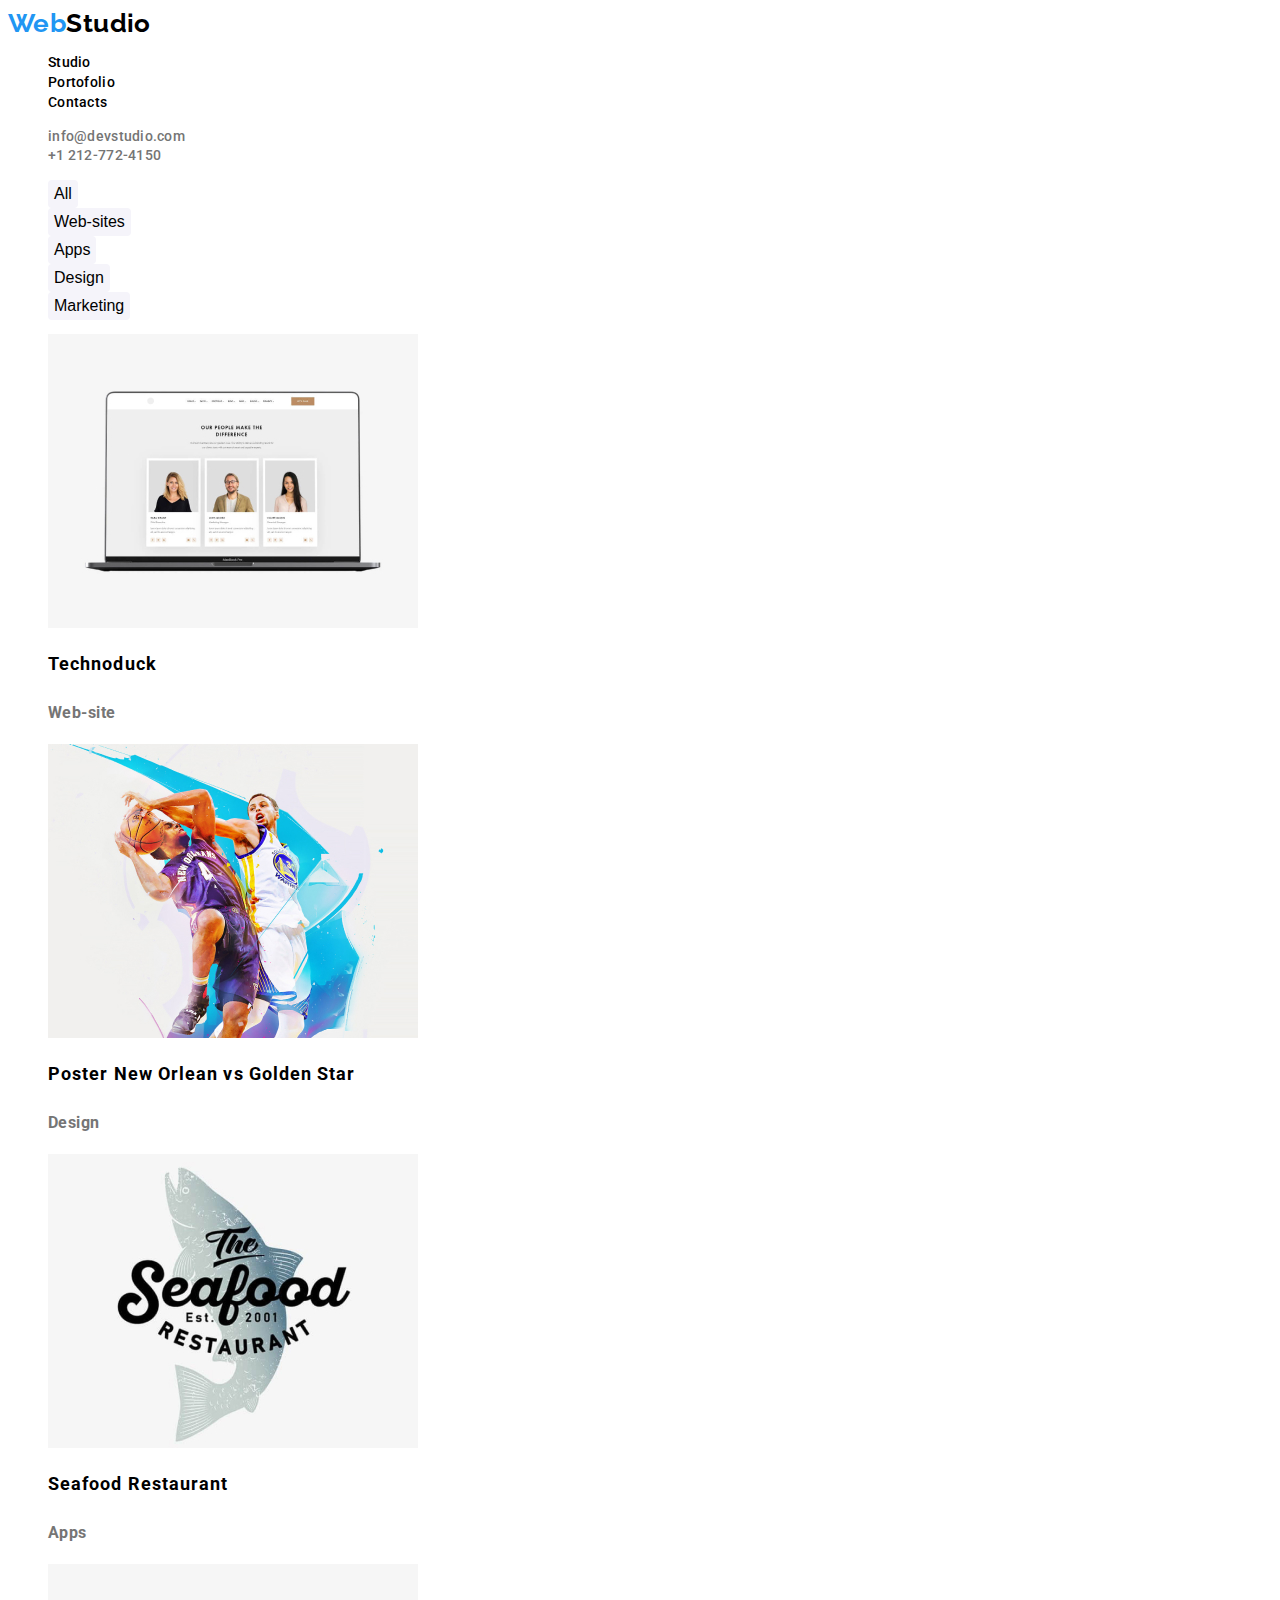
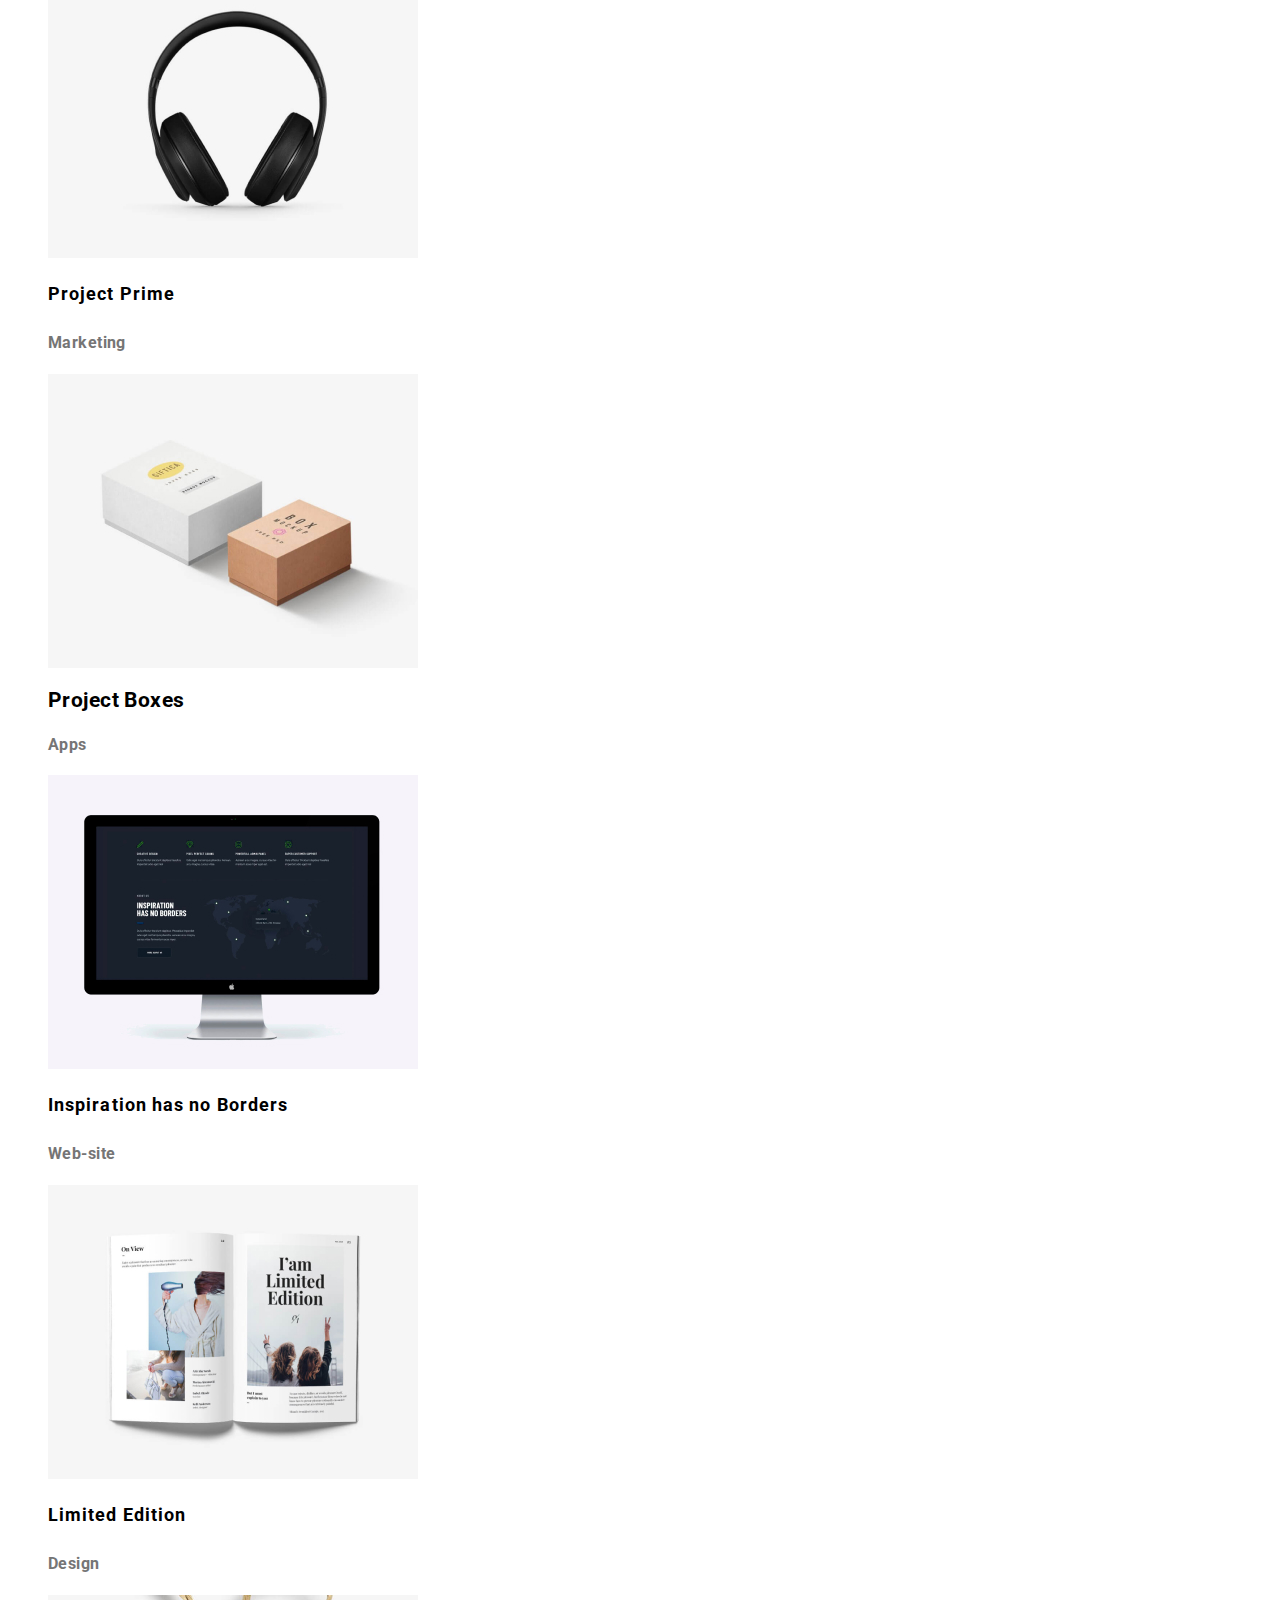
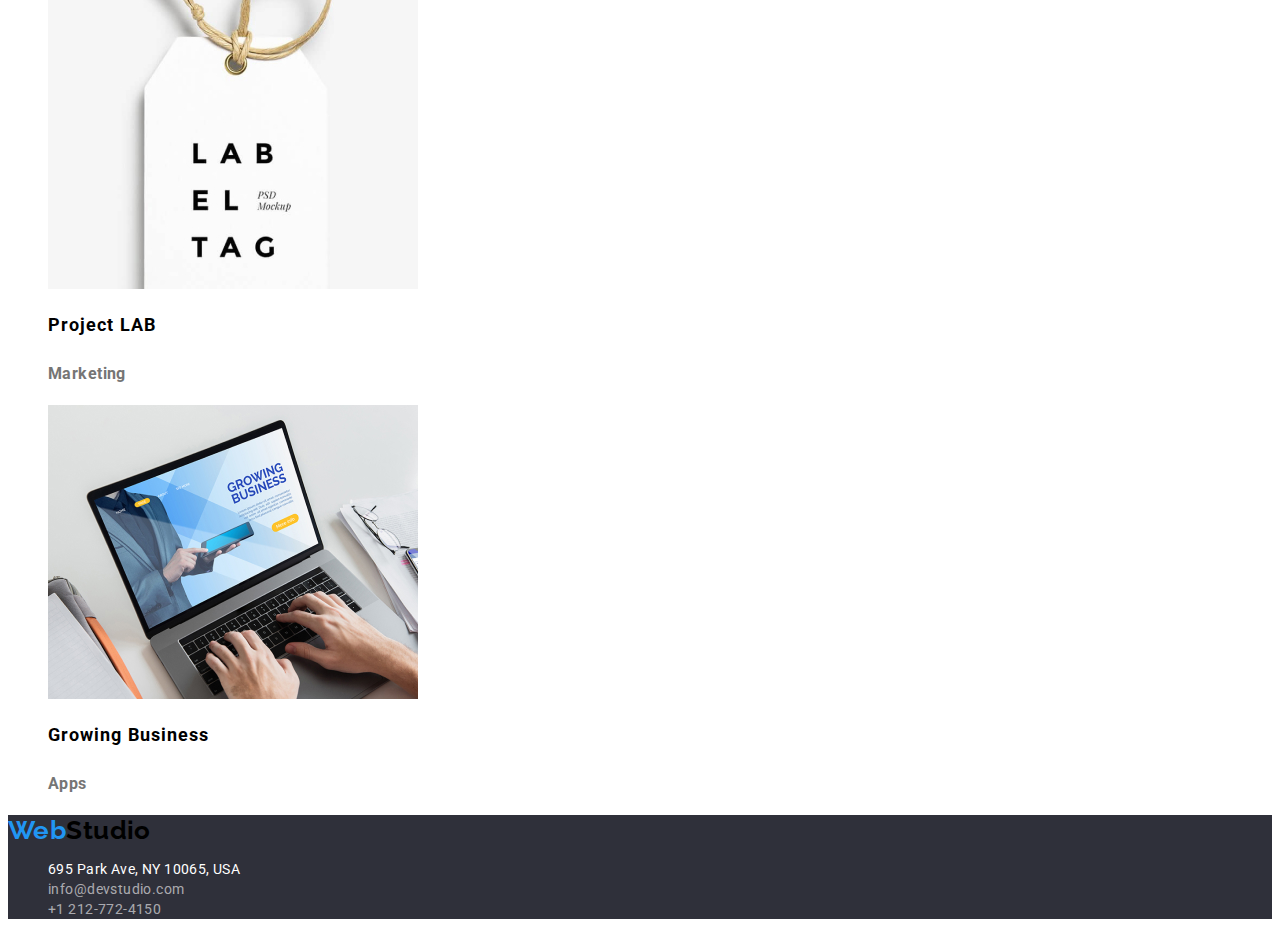
==== portfolio.html @ dcdc927c "First commit" ====
<!DOCTYPE html>
<html lang="en">
  <head>
    <meta charset="UTF-8" />
    <meta http-equiv="X-UA-Compatible" content="IE=edge" />
    <meta name="viewport" content="width=device-width, initial-scale=1.0" />
    <link rel="preconnect" href="https://fonts.googleapis.com">
    <link rel="preconnect" href="https://fonts.gstatic.com" crossorigin>
    <link href="https://fonts.googleapis.com/css2?family=Raleway:wght@700&family=Roboto:wght@400;500;700;900&display=swap" rel="stylesheet">
    <title>Portofolio</title>
    <link rel="stylesheet" href="css/style.css" />
  </head>
  <body>
    <header>
      <a class="logo" href="webstudio.com"><span class="logo-color">Web</span>Studio</a>
      <nav>
        <ul class="navigate-section">
          <li><a class="navigate-item" href="index.html">Studio</a></li>
          <li><a class="navigate-item" href="portfolio.html">Portofolio</a></li>
          <li><a class="navigate-item" href="#">Contacts</a></li>
        </ul>
      </nav>
      <ul  class= "contact-section">
        <li>
          <a class="contact-item" href="mailto:info@devstudio.com">info@devstudio.com</a>
        </li>
        <li>
          <a class="contact-item" href="tel:+12127724150">+1 212-772-4150</a>
        </li>
      </ul>
    </header>
    <main>
      <section>
        <ul class="button-section">
          <li><button class="button-item" type="button">All</button></li>
          <li><button class="button-item" type="button">Web-sites</button></li>
          <li><button class="button-item" type="button">Apps</button></li>
          <li><button class="button-item" type="button">Design</button></li>
          <li><button class="button-item" type="button">Marketing</button></li>
        </ul>
        <ul class="portofolio-list">
          <li>
            <img width="370" src="images/portofolio-img1.jpg" alt="Web-site1"/>
            <h2 class="project-title">Technoduck</h2>
            <h3 class="project-type">Web-site</h3>
          </li>
          <li>
            <img width="370" src="images/portofolio-img2.jpg" alt="Design1" />
            <h2 class="project-title">Poster New Orlean vs Golden Star</h2>
            <h3 class="project-type">Design</h3>
          </li>
          <li>
            <img width="370" src="images/portofolio-img3.jpg" alt="Apps1" />
            <h2 class="project-title">Seafood Restaurant</h2>
            <h3 class="project-type">Apps</h3>
          </li>
          <li>
            <img width="370" src="images/portofolio-img4.jpg" alt="Marketing1" />
            <h2 class="project-title">Project Prime</h2>
            <h3 class="project-type">Marketing</h3>
          </li>
          <li>
            <img width="370" src="images/portofolio-img5.jpg" alt="Apps2" />
            <h2>Project Boxes</h2>
            <h3 class="project-type">Apps</h3>
          </li>
          <li>
            <img width="370" src="images/portofolio-img6.jpg" alt="Web-site2" />
            <h2 class="project-title">Inspiration has no Borders</h2>
            <h3 class="project-type">Web-site</h3>
          </li>
          <li>
            <img width="370" src="images/portofolio-img7.jpg" alt="Design2" />
            <h2 class="project-title">Limited Edition</h2>
            <h3 class="project-type">Design</h3>
          </li>
          <li>
            <img width="370" src="images/portofolio-img8.jpg" alt="Marketing2" />
            <h2 class="project-title">Project LAB</h2>
            <h3 class="project-type">Marketing</h3>
          </li>
          <li>
            <img width="370" src="images/portofolio-img9.jpg" alt="Apps3" />
            <h2 class="project-title">Growing Business</h2>
            <h3 class="project-type">Apps</h3>
          </li>
        </ul>
      </section>
    </main>
    <footer class="footer-section">
      <a class="logo" href="webstudio.com"><span class="logo-color">Web</span>Studio</a>
      <address class="address-section">
        <ul class="contact-section">
          <li>695 Park Ave, NY 10065, USA</li>
          <li>
           <a class="contact-item-footer" href="mailto:info@devstudio.com">info@devstudio.com</a>
        </li>
        <li>
          <a class="contact-item-footer" href="tel:+12127724150">+1 212-772-4150</a>
        </li>
        </ul>
      </address>
    </footer>
  </body>
</html>
---- css/style.css ----
:root {
  --white: #ffffff;
  --black: #000000;
  --blue: #2196f3;
  --medium-grey: #757575;
  --dark-grey: #2F303A;
  --font-family: "Roboto", sans-serif;
  --font-weight: 400;
  --font-size: 14px;
  --letter-spacing: 0.03em;
}

body {
  font-family: var(--font-family);
  font-weight: var(--font-weight);
  font-size: var(--font-size);
  letter-spacing: var(--letter-spacing);
  background: var(--white);
  color: var(--black);
  font-style: normal;
}



.logo {
  font-family: 'Raleway';
  color: var(--black);
  font-weight: 700;
  font-size: 26px;
  line-height: 1.19;
  text-decoration: none;
}

.logo-color {
  color: var(--blue);
}

.button-item {
  font-weight: 500;
  font-size: 16px;
  line-height: 1.625;
  background-color: #f5f4fa;
  border-radius: 4px;
  text-decoration: none;
  text-align: center;
  border: none;
}

.button-item:hover,
.button-item:focus {
  background: var(--blue);
  color: var(--white);
  cursor: pointer;
  box-shadow: 
    0px 3px 1px rgba(0, 0, 0, 0.1),
    0px 1px 2px rgba(0, 0, 0, 0.08), 
    0px 2px 2px rgba(0, 0, 0, 0.12);
}

.contact-item {
  font-weight: 500;
  line-height: 1.42;
  letter-spacing: 0.02em;
  color: var(--medium-grey);
  text-decoration: none;
}

.contact-item-footer {
  line-height: 1.14;
  text-decoration: none;
  color: rgba(255, 255, 255, 0.6);
}

.contact-item-footer:hover,
.navigate-item:hover,
.navigate-item:focus,
.contact-item:hover,
.contact-item:focus {
  color: var(--blue);
}

.navigate-item,
.navigate-item:active {
  font-weight: 500;
  line-height: 1.42;
  letter-spacing: 0.02em;
  text-decoration: none;
  color: var(--black);
}

.portofolio-list,
.our-team-image,
.what-we-do-list,
.our-service-list,
.button-section,
.contact-section,
.navigate-section {
  list-style: none;
}

.address-section {
  line-height: 1.42;
  color: var(--white);
  font-style: normal;   
}

.footer-section,
.first-section {
  background: var(--dark-grey);
}

.main-title {
  font-weight: 900;
  font-size: 44px;
  line-height: 1.36;
  letter-spacing: 0.06em;
  color: var(--white);
  text-align: center;
  padding: 25%;
}

 .our-service {
  font-weight: 700;
  line-height: 1.42;
 }

.about-us {
  line-height: 1.71;
  color: var(--medium-grey);
}

.what-we-do-section,
.our-team-section {
  font-weight: 700;
  font-size: 36px;
  line-height: 1.16;
  text-align: center;
}

.last-section {
  background: #F5F4FA;
}

.our-team-member {
  font-weight: 500;
  font-size: 16px;
  line-height: 1.18;
  text-align: center;
}

.our-team-specialist {
  font-size: 16px;
  line-height: 1.18;
  font-weight: inherit;
  text-align: center;
  color: var(--medium-grey);
}

.project-title {
  font-weight: 700;
  font-size: 18px;
  line-height: 2;
  letter-spacing: 0.06em;
}

.project-type{
  font-size: 16px;
  line-height: 1.87;
  color: var(--medium-grey);
}
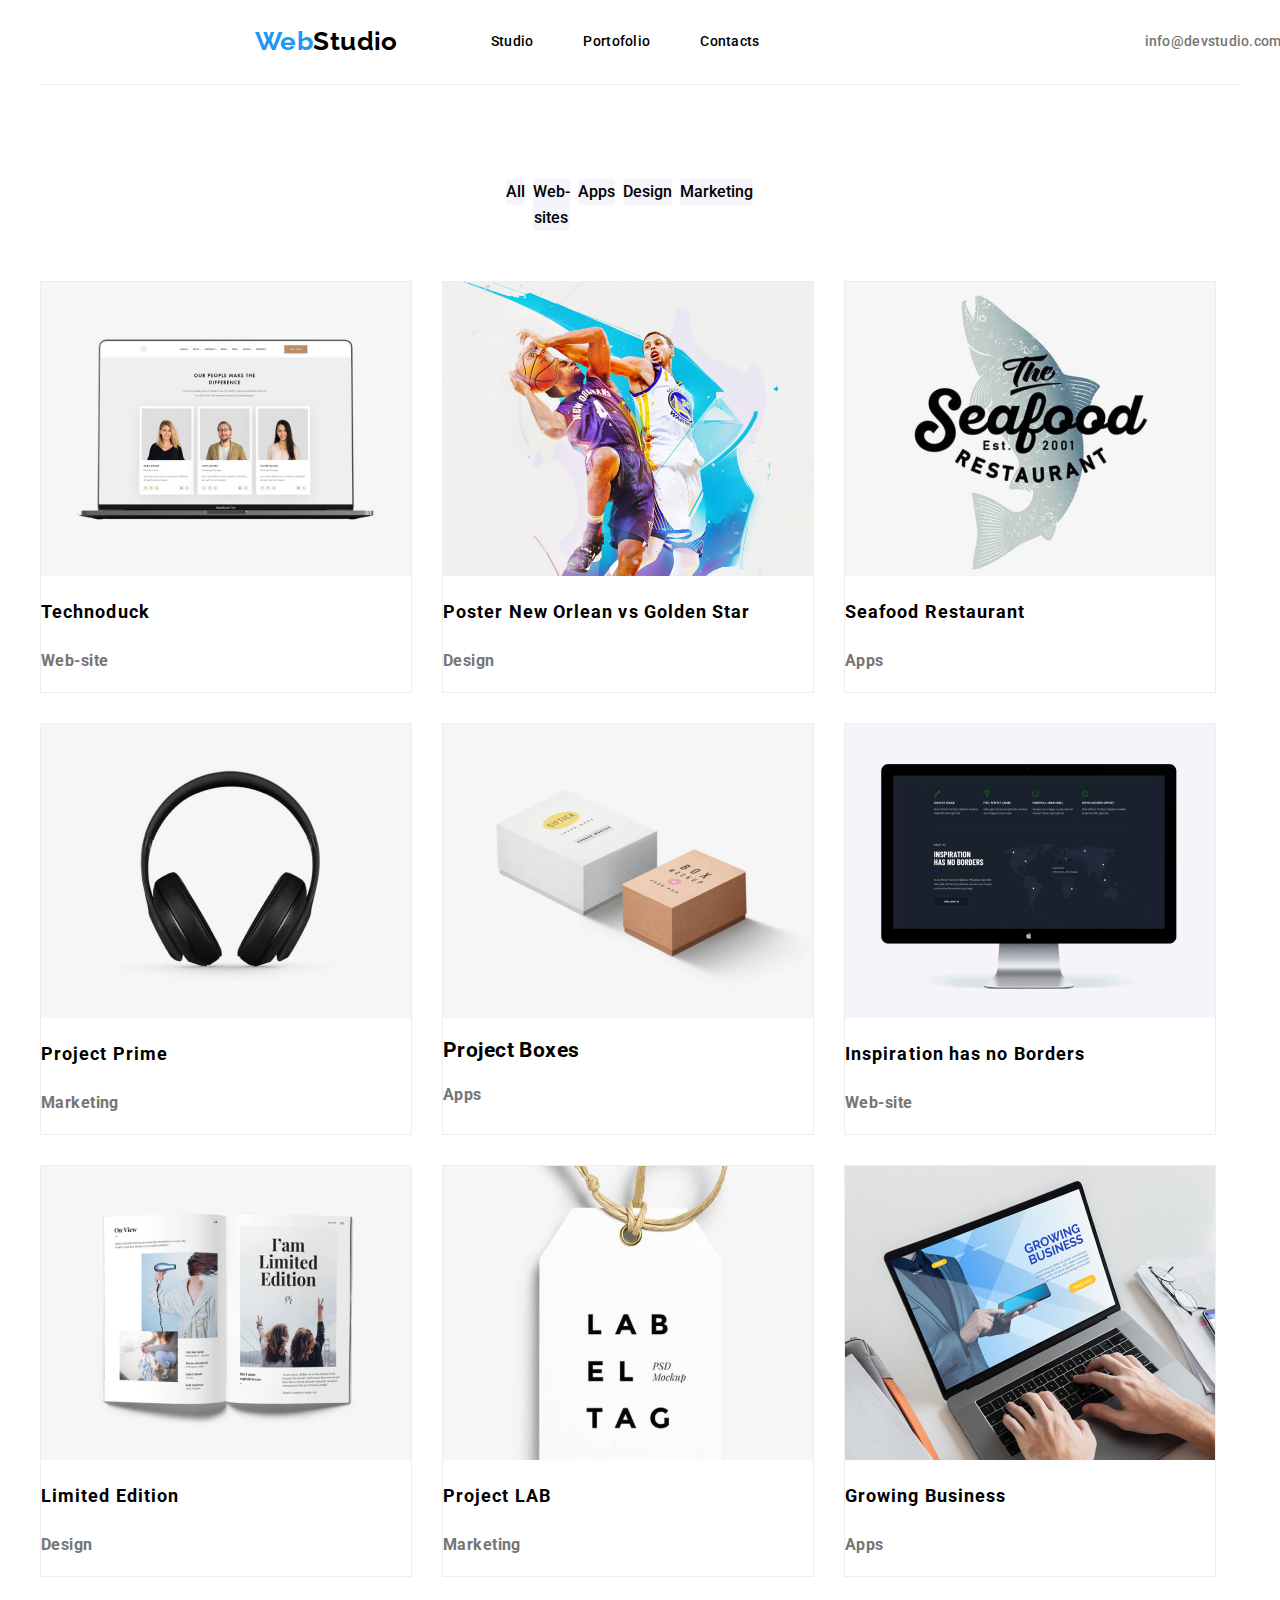
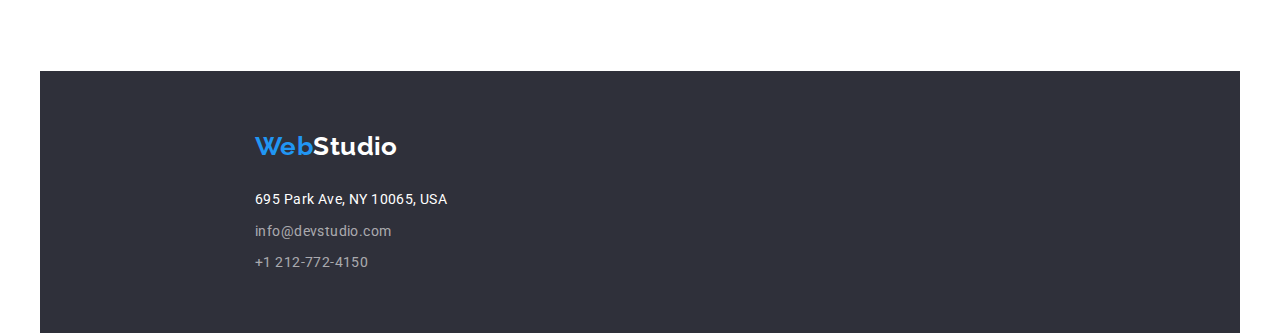
==== commit 5d75ee27: "First-commit" ====
--- a/portfolio.html
+++ b/portfolio.html
@@ -7,20 +7,22 @@
     <link rel="preconnect" href="https://fonts.googleapis.com">
     <link rel="preconnect" href="https://fonts.gstatic.com" crossorigin>
     <link href="https://fonts.googleapis.com/css2?family=Raleway:wght@700&family=Roboto:wght@400;500;700;900&display=swap" rel="stylesheet">
+    <link rel="stylesheet" href="https://cdnjs.cloudflare.com/ajax/libs/modern-normalize/1.0.0/modern-normalize.min.css"/>
+    <link rel="stylesheet" href="css/style.css" />
     <title>Portofolio</title>
-    <link rel="stylesheet" href="css/style.css" />
   </head>
-  <body>
-    <header>
+  <div class="container">
+    <body>
+     <header class="header-section">
       <a class="logo" href="webstudio.com"><span class="logo-color">Web</span>Studio</a>
       <nav>
         <ul class="navigate-section">
           <li><a class="navigate-item" href="index.html">Studio</a></li>
           <li><a class="navigate-item" href="portfolio.html">Portofolio</a></li>
-          <li><a class="navigate-item" href="#">Contacts</a></li>
+          <li><a class="navigate-item" href="#contact-section">Contacts</a></li>
         </ul>
       </nav>
-      <ul  class= "contact-section">
+      <ul class="contact-section">
         <li>
           <a class="contact-item" href="mailto:info@devstudio.com">info@devstudio.com</a>
         </li>
@@ -32,74 +34,77 @@
     <main>
       <section>
         <ul class="button-section">
-          <li><button class="button-item" type="button">All</button></li>
-          <li><button class="button-item" type="button">Web-sites</button></li>
-          <li><button class="button-item" type="button">Apps</button></li>
-          <li><button class="button-item" type="button">Design</button></li>
-          <li><button class="button-item" type="button">Marketing</button></li>
+          <li><button class="button-item-portofolio" type="button">All</button></li>
+          <li><button class="button-item-portofolio" type="button">Web-sites</button></li>
+          <li><button class="button-item-portofolio" type="button">Apps</button></li>
+          <li><button class="button-item-portofolio" type="button">Design</button></li>
+          <li><button class="button-item-portofolio" type="button">Marketing</button></li>
         </ul>
+        <section/>
+        <section class="portofolio-section">
         <ul class="portofolio-list">
           <li>
-            <img width="370" src="images/portofolio-img1.jpg" alt="Web-site1"/>
+            <img class="portofolio-list-image" width="370" src="images/portofolio-img1.jpg" alt="Web-site1"/>
             <h2 class="project-title">Technoduck</h2>
             <h3 class="project-type">Web-site</h3>
           </li>
           <li>
-            <img width="370" src="images/portofolio-img2.jpg" alt="Design1" />
+            <img class="portofolio-list-image" width="370" src="images/portofolio-img2.jpg" alt="Design1" />
             <h2 class="project-title">Poster New Orlean vs Golden Star</h2>
             <h3 class="project-type">Design</h3>
           </li>
           <li>
-            <img width="370" src="images/portofolio-img3.jpg" alt="Apps1" />
+            <img class="portofolio-list-image" width="370" src="images/portofolio-img3.jpg" alt="Apps1" />
             <h2 class="project-title">Seafood Restaurant</h2>
             <h3 class="project-type">Apps</h3>
           </li>
           <li>
-            <img width="370" src="images/portofolio-img4.jpg" alt="Marketing1" />
+            <img class="portofolio-list-image" width="370" src="images/portofolio-img4.jpg" alt="Marketing1" />
             <h2 class="project-title">Project Prime</h2>
             <h3 class="project-type">Marketing</h3>
           </li>
           <li>
-            <img width="370" src="images/portofolio-img5.jpg" alt="Apps2" />
+            <img class="portofolio-list-image" width="370" src="images/portofolio-img5.jpg" alt="Apps2" />
             <h2>Project Boxes</h2>
             <h3 class="project-type">Apps</h3>
           </li>
           <li>
-            <img width="370" src="images/portofolio-img6.jpg" alt="Web-site2" />
+            <img class="portofolio-list-image" width="370" src="images/portofolio-img6.jpg" alt="Web-site2" />
             <h2 class="project-title">Inspiration has no Borders</h2>
             <h3 class="project-type">Web-site</h3>
           </li>
           <li>
-            <img width="370" src="images/portofolio-img7.jpg" alt="Design2" />
+            <img class="portofolio-list-image" width="370" src="images/portofolio-img7.jpg" alt="Design2" />
             <h2 class="project-title">Limited Edition</h2>
             <h3 class="project-type">Design</h3>
           </li>
           <li>
-            <img width="370" src="images/portofolio-img8.jpg" alt="Marketing2" />
+            <img class="portofolio-list-image" width="370" src="images/portofolio-img8.jpg" alt="Marketing2" />
             <h2 class="project-title">Project LAB</h2>
             <h3 class="project-type">Marketing</h3>
           </li>
           <li>
-            <img width="370" src="images/portofolio-img9.jpg" alt="Apps3" />
+            <img class="portofolio-list-image" width="370" src="images/portofolio-img9.jpg" alt="Apps3" />
             <h2 class="project-title">Growing Business</h2>
             <h3 class="project-type">Apps</h3>
           </li>
         </ul>
       </section>
     </main>
-    <footer class="footer-section">
-      <a class="logo" href="webstudio.com"><span class="logo-color">Web</span>Studio</a>
+     <footer class="footer-section">
+      <a class="footer-logo" href="webstudio.com"><span class="logo-color">Web</span>Studio</a>
       <address class="address-section">
-        <ul class="contact-section">
+        <ul class="contact-section-footer">
           <li>695 Park Ave, NY 10065, USA</li>
           <li>
            <a class="contact-item-footer" href="mailto:info@devstudio.com">info@devstudio.com</a>
-        </li>
-        <li>
+          </li>
+          <li>
           <a class="contact-item-footer" href="tel:+12127724150">+1 212-772-4150</a>
-        </li>
+          </li>
         </ul>
       </address>
     </footer>
-  </body>
+    </body>
+  </div>
 </html>
--- a/css/style.css
+++ b/css/style.css
@@ -10,6 +10,7 @@
   --letter-spacing: 0.03em;
 }
 
+
 body {
   font-family: var(--font-family);
   font-weight: var(--font-weight);
@@ -20,21 +21,29 @@
   font-style: normal;
 }
 
-
-
 .logo {
   font-family: 'Raleway';
-  color: var(--black);
   font-weight: 700;
   font-size: 26px;
   line-height: 1.19;
   text-decoration: none;
-}
-
+   color:var(--black)
+}
+
+.footer-logo{
+  font-family: 'Raleway';
+  font-weight: 700;
+  font-size: 26px;
+  line-height: 1.19;
+  text-decoration: none;
+  color:var(--white)
+}
+ 
 .logo-color {
   color: var(--blue);
 }
 
+.button-item-portofolio,
 .button-item {
   font-weight: 500;
   font-size: 16px;
@@ -46,6 +55,8 @@
   border: none;
 }
 
+.button-item-portofolio:hover,
+.button-item-portofolio:focus,
 .button-item:hover,
 .button-item:focus {
   background: var(--blue);
@@ -88,6 +99,7 @@
   color: var(--black);
 }
 
+.contact-section-footer,
 .portofolio-list,
 .our-team-image,
 .what-we-do-list,
@@ -116,7 +128,6 @@
   letter-spacing: 0.06em;
   color: var(--white);
   text-align: center;
-  padding: 25%;
 }
 
  .our-service {
@@ -151,7 +162,7 @@
 .our-team-specialist {
   font-size: 16px;
   line-height: 1.18;
-  font-weight: inherit;
+  font-weight:var(--font-weight);
   text-align: center;
   color: var(--medium-grey);
 }
@@ -167,4 +178,190 @@
   font-size: 16px;
   line-height: 1.87;
   color: var(--medium-grey);
-}+}
+
+*,
+*::before,
+*::after {
+  box-sizing: border-box;
+}
+
+.container {
+  width: 1200px;
+  margin: 0 auto;
+  display: flex;
+  flex-direction: column;
+}
+
+.header-section {
+  display: flex;
+  margin: 0 ;
+  align-items: center;
+  border-bottom: 1px solid #ECECEC;
+}
+
+.logo {
+  height: 31px;
+  margin: 24px 0 24px 215px;
+}
+
+.navigate-section {
+  display: flex;
+  flex-direction: row;
+  padding: 0;
+  margin: 32px 0 32px 93px;
+  gap: 50px;
+}
+
+.contact-section {
+  height: 16px;
+  display: flex;
+  margin: 32px 215px 32px 385px;
+  flex-direction: row;
+  align-items: center;
+  padding: 0;
+  gap: 30px;
+}
+
+.first-section {
+  display: flex;
+  flex-direction: column;
+  margin: 0 auto;
+  align-items: center;
+}
+
+.button-item {
+  margin: 30px auto 200px auto;
+}
+
+.main-title {
+  padding-top: 200px ;
+  margin:0;
+}
+
+.second-section{
+   display: flex;
+   margin: 0;
+}
+
+.our-service-list {
+  margin: 94px 215px;
+  padding:0;
+  display: flex;
+  flex-direction: row; 
+  gap: 30px;
+}
+
+.our-service-list p {
+  margin: 10px 0 0 0;
+}
+
+.third-section {
+  display: flex;
+  flex-direction: column;
+  gap: 50px;
+}
+
+.third-section h2 {
+  margin: 0;
+}
+
+.what-we-do-list {
+  display: flex;
+  flex-direction: row;
+  padding: 0;
+  margin: 0 0 94px 0;
+  justify-content: center;
+}
+
+.last-section {
+  display:flex;
+  flex-direction: column;
+}
+
+.last-section h2{
+  margin: 94px 0;
+}
+
+.our-team-list {
+  display: flex;
+  flex-direction: row;
+  gap: 30px;
+  margin: 50px 215px 94px 215px;
+}
+
+.our-team-photo {
+  display: block;
+}
+
+.our-team-list h3 {
+  padding: 30px 62px 10px 63px ;
+  margin: 0;
+  background-color: #ffffff;
+}
+
+.our-team-list h4 {
+  padding:0 0 30px 0;
+  margin: 0;
+  background-color: #ffffff;
+}
+
+.footer-section {
+  display: flex;
+  flex-direction: column;
+  align-content: flex-start;
+  margin: 0;
+}
+
+.footer-logo {
+  margin: 60px auto auto 215px;
+}
+
+.contact-section-footer {
+  display: flex;
+  flex-direction: column;
+  margin: 28px auto 60px 215px;
+  padding:0;
+  gap: 12px;
+}
+
+.button-section{
+  display: flex;
+  flex-direction: row;
+  justify-content: center;
+  align-content: center;
+  gap: 8px;
+  margin: 94px 564px 0 542px;
+  padding:0;
+}
+
+.button-item-portofolio {
+  padding: 0;
+}
+
+.portofolio-list {
+  display: flex;
+  flex-direction: row;
+  flex-wrap: wrap;
+  gap: 30px 30px;
+  margin: 0;
+  padding: 0;
+}
+
+.portofolio-section {
+  margin: 50px auto 94px auto;
+}
+
+ .portofolio-list li {
+  border: 1px solid #EEEEEE;
+}
+
+.portofolio-list-image h2 {
+  padding: 30px 62px 10px 63px ;
+  margin: 0
+} 
+
+.portofolio-list-image h3 {
+  padding:0 0 30px 0;
+  margin: 0;
+}
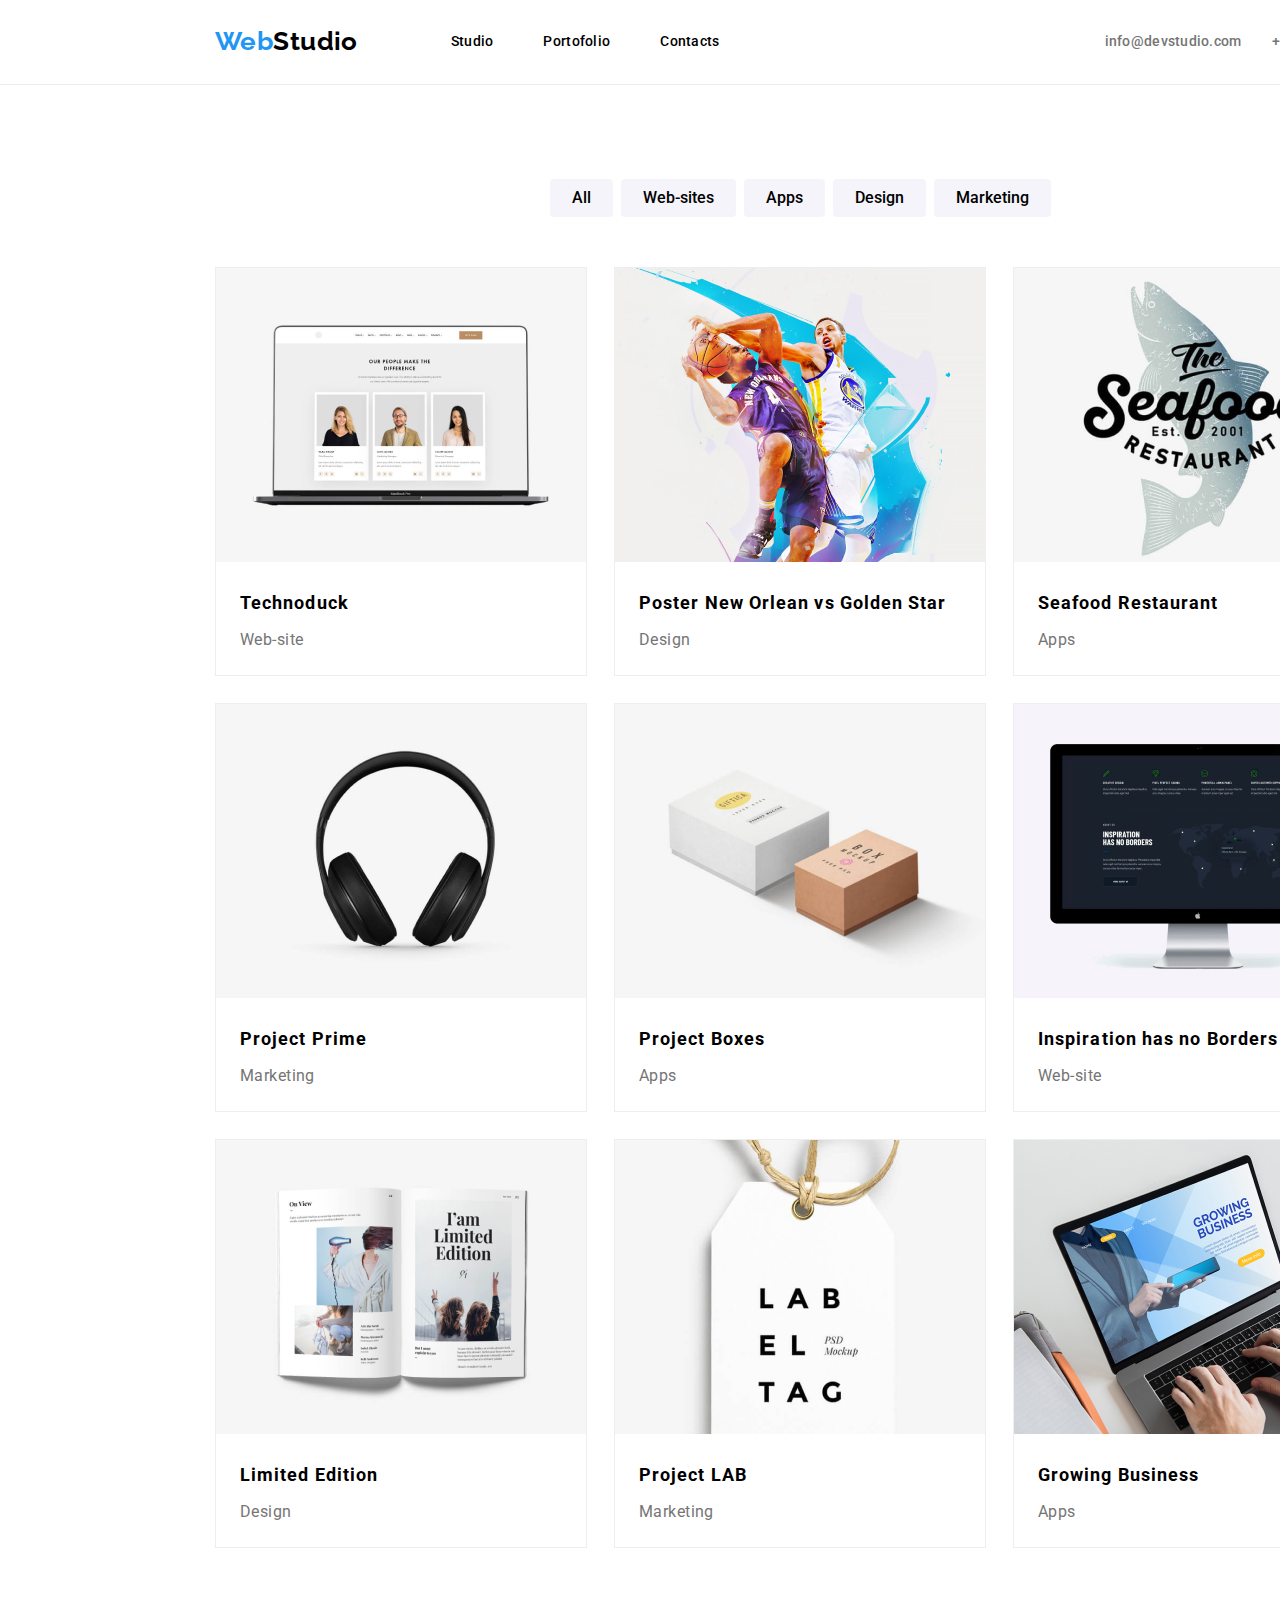
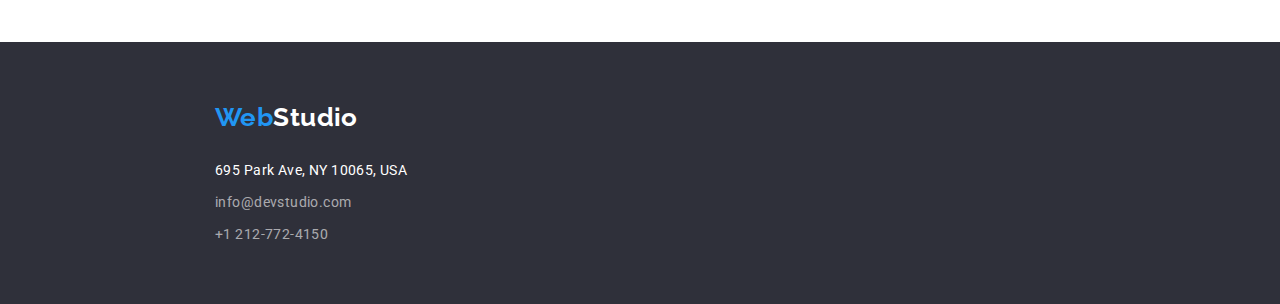
==== commit 0cd8bc0d: "Third commit" ====
--- a/portfolio.html
+++ b/portfolio.html
@@ -11,9 +11,8 @@
     <link rel="stylesheet" href="css/style.css" />
     <title>Portofolio</title>
   </head>
-  <div class="container">
-    <body>
-     <header class="header-section">
+  <body>
+    <header class="header-section">
       <a class="logo" href="webstudio.com"><span class="logo-color">Web</span>Studio</a>
       <nav>
         <ul class="navigate-section">
@@ -32,7 +31,8 @@
       </ul>
     </header>
     <main>
-      <section>
+    <div class="container">
+      <section >
         <ul class="button-section">
           <li><button class="button-item-portofolio" type="button">All</button></li>
           <li><button class="button-item-portofolio" type="button">Web-sites</button></li>
@@ -40,8 +40,8 @@
           <li><button class="button-item-portofolio" type="button">Design</button></li>
           <li><button class="button-item-portofolio" type="button">Marketing</button></li>
         </ul>
-        <section/>
-        <section class="portofolio-section">
+      </section>
+      <section class="portofolio-section">
         <ul class="portofolio-list">
           <li>
             <img class="portofolio-list-image" width="370" src="images/portofolio-img1.jpg" alt="Web-site1"/>
@@ -65,7 +65,7 @@
           </li>
           <li>
             <img class="portofolio-list-image" width="370" src="images/portofolio-img5.jpg" alt="Apps2" />
-            <h2>Project Boxes</h2>
+            <h2 class="project-title">Project Boxes</h2>
             <h3 class="project-type">Apps</h3>
           </li>
           <li>
@@ -90,6 +90,7 @@
           </li>
         </ul>
       </section>
+    </div>
     </main>
      <footer class="footer-section">
       <a class="footer-logo" href="webstudio.com"><span class="logo-color">Web</span>Studio</a>
@@ -105,6 +106,5 @@
         </ul>
       </address>
     </footer>
-    </body>
-  </div>
+  </body>
 </html>
--- a/css/style.css
+++ b/css/style.css
@@ -187,13 +187,14 @@
 }
 
 .container {
-  width: 1200px;
-  margin: 0 auto;
+  width: 1600px;
+  margin: 0 ;
   display: flex;
   flex-direction: column;
 }
 
 .header-section {
+  width: 1600px;
   display: flex;
   margin: 0 ;
   align-items: center;
@@ -224,9 +225,10 @@
 }
 
 .first-section {
-  display: flex;
-  flex-direction: column;
-  margin: 0 auto;
+  width: 1600px;
+  display: flex;
+  flex-direction: column;
+  margin: 0 ;
   align-items: center;
 }
 
@@ -240,8 +242,10 @@
 }
 
 .second-section{
+  width: 1600px;
    display: flex;
-   margin: 0;
+   margin: 0 auto 0 auto;
+   box-sizing: border-box;
 }
 
 .our-service-list {
@@ -257,9 +261,9 @@
 }
 
 .third-section {
-  display: flex;
-  flex-direction: column;
-  gap: 50px;
+  width: 1600px;
+  display: flex;
+  flex-direction: column;
 }
 
 .third-section h2 {
@@ -272,11 +276,14 @@
   padding: 0;
   margin: 0 0 94px 0;
   justify-content: center;
+  gap: 30px;
 }
 
 .last-section {
+  width: 1600px;
   display:flex;
   flex-direction: column;
+  box-sizing: border-box;
 }
 
 .last-section h2{
@@ -307,6 +314,7 @@
 }
 
 .footer-section {
+  width: 1600px;
   display: flex;
   flex-direction: column;
   align-content: flex-start;
@@ -331,37 +339,47 @@
   justify-content: center;
   align-content: center;
   gap: 8px;
-  margin: 94px 564px 0 542px;
+  margin: 94px auto 0 auto;
   padding:0;
 }
 
+.button-section{
+  width: 1600px;
+}
+
 .button-item-portofolio {
+  padding: 6px 22px;
+}
+
+.portofolio-list {
+  display: flex;
+  flex-direction: row;
+  flex-wrap: wrap;
+  gap: 27px 27px;
+  margin: 50px 215px 94px 215px;
   padding: 0;
 }
 
-.portofolio-list {
-  display: flex;
-  flex-direction: row;
-  flex-wrap: wrap;
-  gap: 30px 30px;
-  margin: 0;
-  padding: 0;
-}
-
 .portofolio-section {
-  margin: 50px auto 94px auto;
+   width: 1600px;
+}
+
+.portofolio-list-image{
+  height: 294px;
 }
 
  .portofolio-list li {
   border: 1px solid #EEEEEE;
 }
 
-.portofolio-list-image h2 {
-  padding: 30px 62px 10px 63px ;
-  margin: 0
+.project-title {
+  padding: 20px 24px 0 24px ;
+  margin: 0;
+  
 } 
 
-.portofolio-list-image h3 {
-  padding:0 0 30px 0;
-  margin: 0;
-}
+.project-type {
+  font-weight: 400;
+  padding:4px 24px 20px 24px;
+  margin: 0;
+}
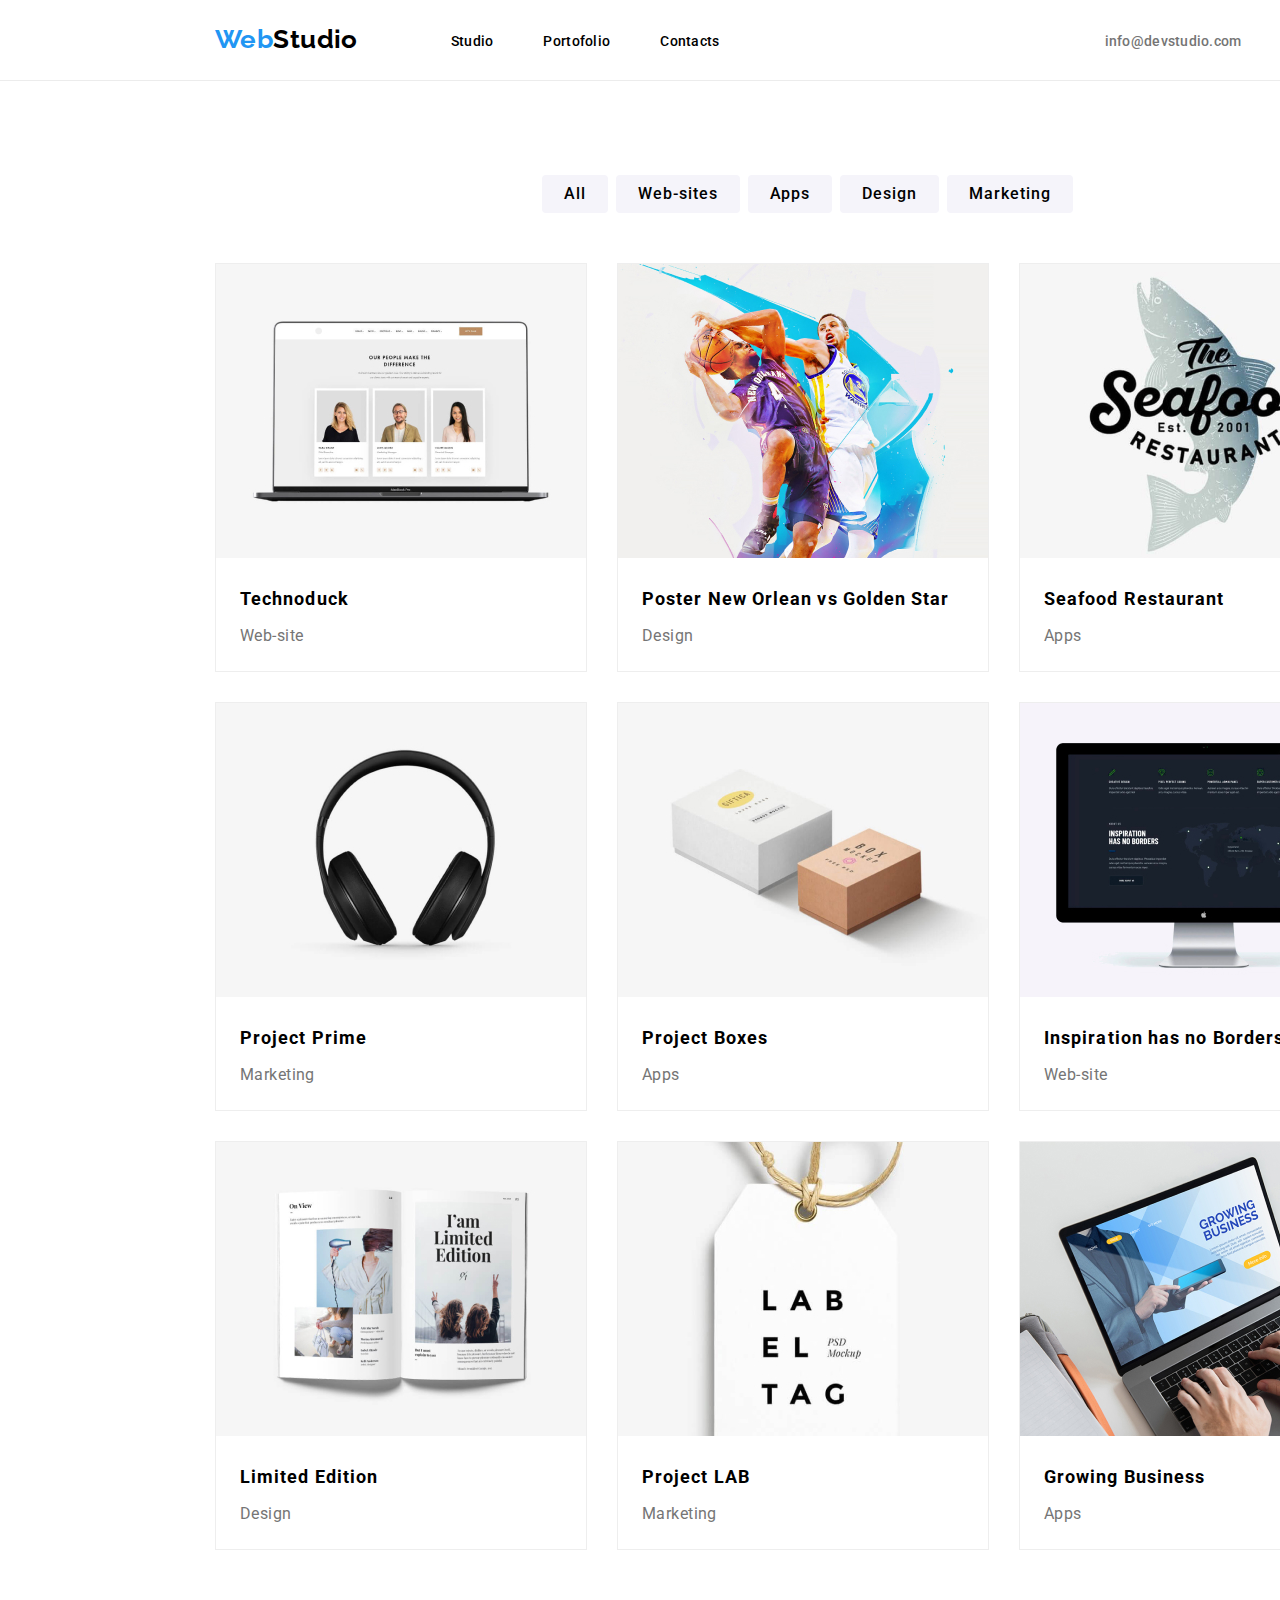
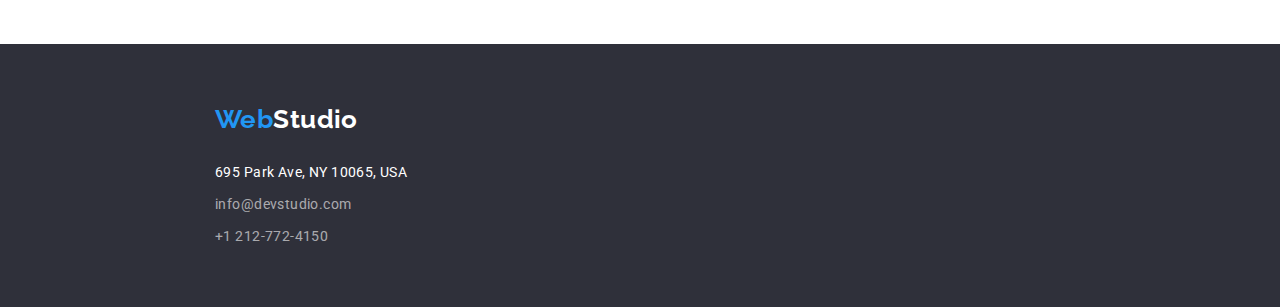
==== commit 56f88d51: "last commit" ====
--- a/portfolio.html
+++ b/portfolio.html
@@ -12,27 +12,31 @@
     <title>Portofolio</title>
   </head>
   <body>
-    <header class="header-section">
-      <a class="logo" href="webstudio.com"><span class="logo-color">Web</span>Studio</a>
-      <nav>
-        <ul class="navigate-section">
-          <li><a class="navigate-item" href="index.html">Studio</a></li>
-          <li><a class="navigate-item" href="portfolio.html">Portofolio</a></li>
-          <li><a class="navigate-item" href="#contact-section">Contacts</a></li>
-        </ul>
-      </nav>
-      <ul class="contact-section">
-        <li>
-          <a class="contact-item" href="mailto:info@devstudio.com">info@devstudio.com</a>
-        </li>
-        <li>
-          <a class="contact-item" href="tel:+12127724150">+1 212-772-4150</a>
-        </li>
-      </ul>
+      <header class="header-section">
+      <div class="container">
+        <div class="header">
+          <a class="logo" href="webstudio.com"><span class="logo-color">Web</span>Studio</a>
+          <nav>
+          <ul class="navigate-section">
+            <li><a class="navigate-item" href="index.html">Studio</a></li>
+            <li><a class="navigate-item" href="portfolio.html">Portofolio</a></li>
+            <li><a class="navigate-item" href="#contact-section">Contacts</a></li>
+          </ul>
+          </nav>
+          <ul class="contact-section">
+          <li>
+            <a class="contact-mail" href="mailto:info@devstudio.com">info@devstudio.com</a>
+          </li>
+          <li>
+            <a class="contact-telephone" href="tel:+12127724150">+1 212-772-4150</a>
+          </li>
+          </ul>
+        </div> 
+      </div>
     </header>
     <main>
-    <div class="container">
-      <section >
+      <section class="portofolio-section">
+        <div class="container">
         <ul class="button-section">
           <li><button class="button-item-portofolio" type="button">All</button></li>
           <li><button class="button-item-portofolio" type="button">Web-sites</button></li>
@@ -40,8 +44,6 @@
           <li><button class="button-item-portofolio" type="button">Design</button></li>
           <li><button class="button-item-portofolio" type="button">Marketing</button></li>
         </ul>
-      </section>
-      <section class="portofolio-section">
         <ul class="portofolio-list">
           <li>
             <img class="portofolio-list-image" width="370" src="images/portofolio-img1.jpg" alt="Web-site1"/>
@@ -89,10 +91,11 @@
             <h3 class="project-type">Apps</h3>
           </li>
         </ul>
+      </div>
       </section>
-    </div>
     </main>
      <footer class="footer-section">
+      <div class="container">
       <a class="footer-logo" href="webstudio.com"><span class="logo-color">Web</span>Studio</a>
       <address class="address-section">
         <ul class="contact-section-footer">
@@ -105,6 +108,7 @@
           </li>
         </ul>
       </address>
+      </div>
     </footer>
   </body>
 </html>
--- a/css/style.css
+++ b/css/style.css
@@ -27,7 +27,7 @@
   font-size: 26px;
   line-height: 1.19;
   text-decoration: none;
-   color:var(--black)
+  color:var(--black)
 }
 
 .footer-logo{
@@ -53,6 +53,7 @@
   text-decoration: none;
   text-align: center;
   border: none;
+  letter-spacing: 0.06em;
 }
 
 .button-item-portofolio:hover,
@@ -67,8 +68,8 @@
     0px 1px 2px rgba(0, 0, 0, 0.08), 
     0px 2px 2px rgba(0, 0, 0, 0.12);
 }
-
-.contact-item {
+.contact-telephone,
+.contact-mail{
   font-weight: 500;
   line-height: 1.42;
   letter-spacing: 0.02em;
@@ -82,11 +83,14 @@
   color: rgba(255, 255, 255, 0.6);
 }
 
+.contact-mail:hover,
+.contact-mail:focus,
+.contact-telephone:hover,
+.contact-telephone:focus,
 .contact-item-footer:hover,
+.contact-item-footer:focus,
 .navigate-item:hover,
-.navigate-item:focus,
-.contact-item:hover,
-.contact-item:focus {
+.navigate-item:focus {
   color: var(--blue);
 }
 
@@ -138,6 +142,7 @@
 .about-us {
   line-height: 1.71;
   color: var(--medium-grey);
+  
 }
 
 .what-we-do-section,
@@ -187,87 +192,95 @@
 }
 
 .container {
+  width: 1200px;
+  margin: 0; 
+  display:flex;
+  flex-direction: column;
+}
+ 
+ .header-section {
+  margin:0;
   width: 1600px;
-  margin: 0 ;
-  display: flex;
-  flex-direction: column;
-}
-
-.header-section {
-  width: 1600px;
-  display: flex;
-  margin: 0 ;
-  align-items: center;
+  padding:0 215px 0 215px;
   border-bottom: 1px solid #ECECEC;
+}
+
+.header{
+  display: flex;
+  flex-direction: row;
 }
 
 .logo {
   height: 31px;
-  margin: 24px 0 24px 215px;
+  margin: 24px 0 25px 0;
 }
 
 .navigate-section {
   display: flex;
   flex-direction: row;
   padding: 0;
-  margin: 32px 0 32px 93px;
+  margin: 32px 0 0 93px;
   gap: 50px;
 }
 
 .contact-section {
-  height: 16px;
-  display: flex;
-  margin: 32px 215px 32px 385px;
-  flex-direction: row;
-  align-items: center;
-  padding: 0;
-  gap: 30px;
+  display: flex;
+  gap: 40px;
+  padding: 0;
+  margin: 32px 0 0 385px;
 }
 
 .first-section {
   width: 1600px;
   display: flex;
-  flex-direction: column;
-  margin: 0 ;
-  align-items: center;
+  align-content: center;
 }
 
 .button-item {
-  margin: 30px auto 200px auto;
-}
+  padding: 9px 20px;
+  margin: 30px auto 200px 700px;
+} 
 
 .main-title {
-  padding-top: 200px ;
-  margin:0;
+  width: 696px;
+  height: 120px;
+  margin: 200px auto 0 452px;
 }
 
 .second-section{
-  width: 1600px;
-   display: flex;
-   margin: 0 auto 0 auto;
-   box-sizing: border-box;
+  width: 100%;
+  display: flex;
+  padding: 0 215px 0 215px;
+}
+
+.second-section h3 {
+ margin:0px;
 }
 
 .our-service-list {
-  margin: 94px 215px;
+  margin: 94px 0 0 0px;
   padding:0;
   display: flex;
   flex-direction: row; 
+  align-items:center;
   gap: 30px;
 }
 
-.our-service-list p {
+.our-service-list p{
+  width: 270px;
   margin: 10px 0 0 0;
 }
 
 .third-section {
-  width: 1600px;
-  display: flex;
-  flex-direction: column;
+  width: 100%;
+  padding: 0 215px 0 215px;
+  display: flex;
+  flex-direction: column;
+  gap: 50px;
 }
 
 .third-section h2 {
-  margin: 0;
+  margin: 94px 0 0 0;
 }
 
 .what-we-do-list {
@@ -275,26 +288,27 @@
   flex-direction: row;
   padding: 0;
   margin: 0 0 94px 0;
-  justify-content: center;
   gap: 30px;
 }
 
 .last-section {
-  width: 1600px;
+  width: 100%;
+  padding: 0 215px 0 215px;
   display:flex;
   flex-direction: column;
-  box-sizing: border-box;
 }
 
 .last-section h2{
-  margin: 94px 0;
+  margin: 94px 0 0 0;
 }
 
 .our-team-list {
   display: flex;
   flex-direction: row;
+  justify-content: space-between;
   gap: 30px;
-  margin: 50px 215px 94px 215px;
+  padding: 0;
+  margin: 50px 0 94px 0;
 }
 
 .our-team-photo {
@@ -333,18 +347,17 @@
   gap: 12px;
 }
 
-.button-section{
-  display: flex;
-  flex-direction: row;
+.contact-telephone:hover {
+  display: flex;
   justify-content: center;
-  align-content: center;
+}
+
+.button-section {
+  display: flex;
+  flex-direction: row;
   gap: 8px;
-  margin: 94px auto 0 auto;
-  padding:0;
-}
-
-.button-section{
-  width: 1600px;
+  margin: 94px 0 0 327px;
+  padding: 0;
 }
 
 .button-item-portofolio {
@@ -355,13 +368,16 @@
   display: flex;
   flex-direction: row;
   flex-wrap: wrap;
-  gap: 27px 27px;
-  margin: 50px 215px 94px 215px;
+  gap: 30px 30px;
+  margin: 50px 0px 94px 0px;
   padding: 0;
 }
 
 .portofolio-section {
-   width: 1600px;
+  width: 100%;
+  display: flex;
+  flex-direction: column;
+  padding:0 215px 0 215px;
 }
 
 .portofolio-list-image{
@@ -375,7 +391,6 @@
 .project-title {
   padding: 20px 24px 0 24px ;
   margin: 0;
-  
 } 
 
 .project-type {
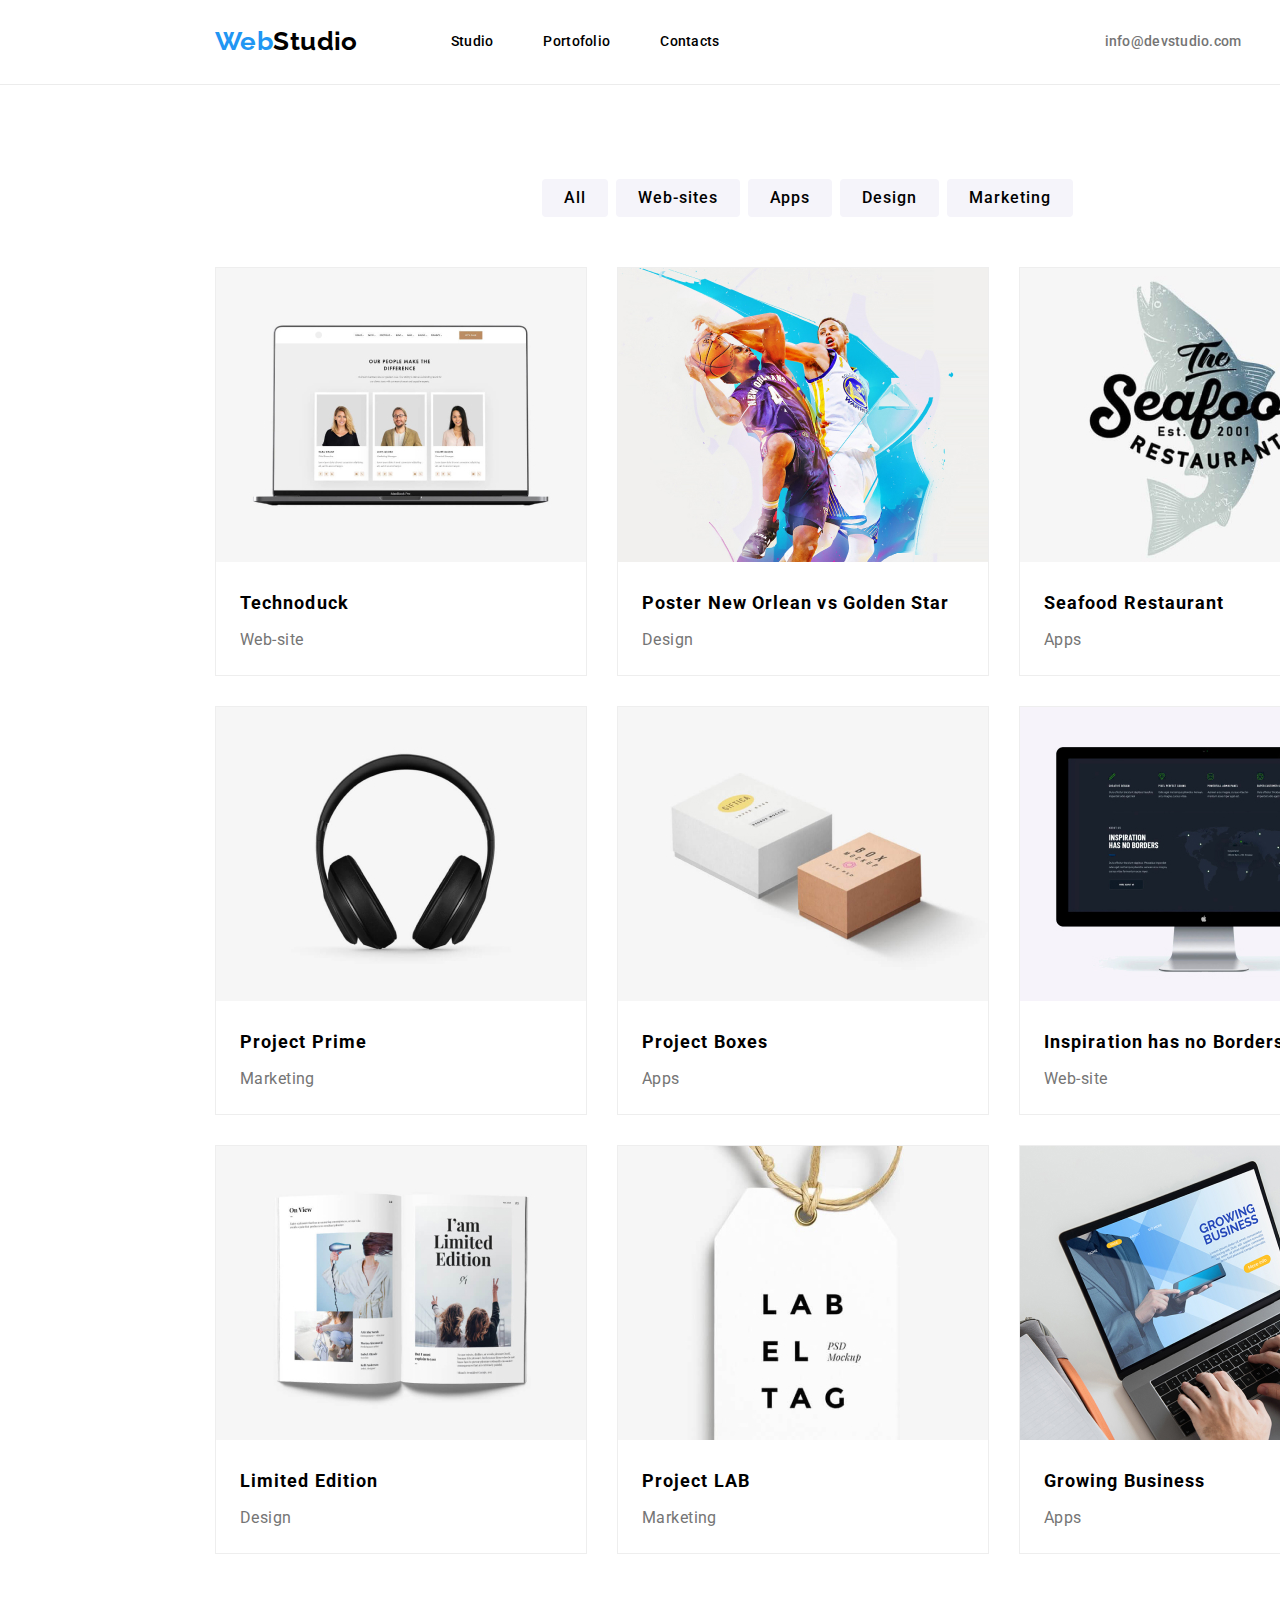
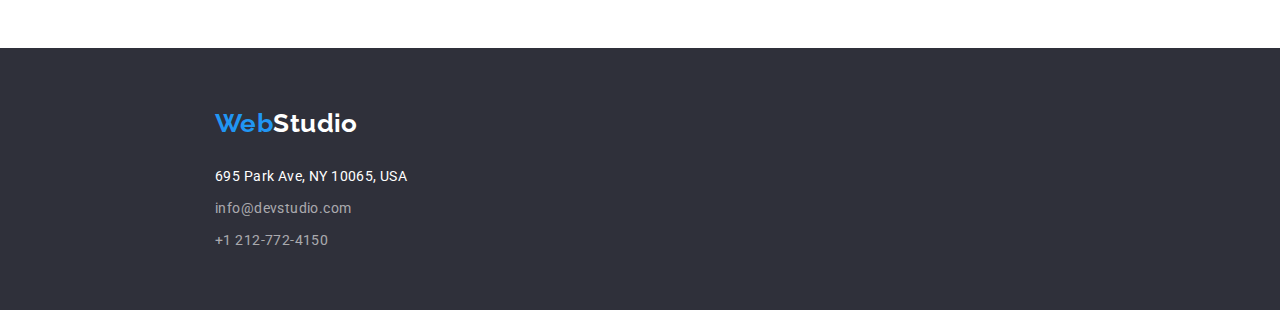
==== commit 4847c003: "#commit" ====
--- a/portfolio.html
+++ b/portfolio.html
@@ -12,7 +12,7 @@
     <title>Portofolio</title>
   </head>
   <body>
-      <header class="header-section">
+    <header class="header-section">
       <div class="container">
         <div class="header">
           <a class="logo" href="webstudio.com"><span class="logo-color">Web</span>Studio</a>
@@ -36,7 +36,7 @@
     </header>
     <main>
       <section class="portofolio-section">
-        <div class="container">
+      <div class="container">
         <ul class="button-section">
           <li><button class="button-item-portofolio" type="button">All</button></li>
           <li><button class="button-item-portofolio" type="button">Web-sites</button></li>
@@ -94,8 +94,8 @@
       </div>
       </section>
     </main>
-     <footer class="footer-section">
-      <div class="container">
+    <footer class="footer-section">
+     <div class="container">
       <a class="footer-logo" href="webstudio.com"><span class="logo-color">Web</span>Studio</a>
       <address class="address-section">
         <ul class="contact-section-footer">
@@ -108,7 +108,7 @@
           </li>
         </ul>
       </address>
-      </div>
+     </div>
     </footer>
   </body>
 </html>
--- a/css/style.css
+++ b/css/style.css
@@ -122,7 +122,7 @@
 
 .footer-section,
 .first-section {
-  background: var(--dark-grey);
+  background: #2F303A;
 }
 
 .main-title {
@@ -207,50 +207,52 @@
 
 .header{
   display: flex;
-  flex-direction: row;
-}
-
-.logo {
-  height: 31px;
-  margin: 24px 0 25px 0;
+  justify-content: flex-start;
+  align-items: center;
 }
 
 .navigate-section {
   display: flex;
-  flex-direction: row;
-  padding: 0;
-  margin: 32px 0 0 93px;
+  padding: 32px 0 32px 93px;
   gap: 50px;
+  margin: 0;
 }
 
 .contact-section {
+  padding: 32px 0 32px 385px;
+  margin: 0;
   display: flex;
   gap: 40px;
-  padding: 0;
-  margin: 32px 0 0 385px;
-}
-
+}
+ 
 .first-section {
   width: 1600px;
   display: flex;
   align-content: center;
+  gap: 30px;
+  padding: 200px 452px 280px 452px;
+}
+.studio-title {
+  display: flex;
+  flex-direction:column;
+  align-items: center;
+  gap: 30px;
 }
 
 .button-item {
-  padding: 9px 20px;
-  margin: 30px auto 200px 700px;
+ width: 200px;
+ height: 50px;
+ margin: 0 ;
 } 
 
 .main-title {
-  width: 696px;
-  height: 120px;
-  margin: 200px auto 0 452px;
-}
+  margin: 0;
+} 
 
 .second-section{
   width: 100%;
   display: flex;
-  padding: 0 215px 0 215px;
+  padding: 94px 215px 0 215px;
 }
 
 .second-section h3 {
@@ -258,57 +260,53 @@
 }
 
 .our-service-list {
-  margin: 94px 0 0 0px;
+  margin: 0px;
   padding:0;
   display: flex;
-  flex-direction: row; 
-  align-items:center;
   gap: 30px;
 }
 
 .our-service-list p{
   width: 270px;
-  margin: 10px 0 0 0;
+  padding: 10px 0 0 0;
+  margin: 0;
 }
 
 .third-section {
   width: 100%;
-  padding: 0 215px 0 215px;
-  display: flex;
-  flex-direction: column;
-  gap: 50px;
+  padding: 94px 215px 94px 215px;
+  display: flex;
 }
 
 .third-section h2 {
-  margin: 94px 0 0 0;
+  margin:0;
 }
 
 .what-we-do-list {
-  display: flex;
-  flex-direction: row;
-  padding: 0;
-  margin: 0 0 94px 0;
-  gap: 30px;
+  margin: 0;
+  display: flex;
+  padding: 94px 0 0 0;
+  gap: 30px;
+}
+
+.what-we-do-image {
+  display: block;
 }
 
 .last-section {
-  width: 100%;
-  padding: 0 215px 0 215px;
-  display:flex;
-  flex-direction: column;
+  width: 1600px;
+  padding: 94px 215px 94px 215px;
 }
 
 .last-section h2{
-  margin: 94px 0 0 0;
+  margin:  0;
 }
 
 .our-team-list {
   display: flex;
-  flex-direction: row;
-  justify-content: space-between;
-  gap: 30px;
-  padding: 0;
-  margin: 50px 0 94px 0;
+  gap: 30px;
+  padding: 50px 0 0 0;
+  margin: 0;
 }
 
 .our-team-photo {
@@ -327,37 +325,31 @@
   background-color: #ffffff;
 }
 
+.our-team-image {
+  box-shadow: 0px 1px 3px rgba(0, 0, 0, 0.12), 0px 1px 1px rgba(0, 0, 0, 0.14), 0px 2px 1px rgba(0, 0, 0, 0.2);
+  border-radius: 0px 0px 4px 4px;
+}
+
 .footer-section {
   width: 1600px;
   display: flex;
   flex-direction: column;
-  align-content: flex-start;
-  margin: 0;
-}
-
-.footer-logo {
-  margin: 60px auto auto 215px;
+  padding: 60px 215px 60px 215px;
 }
 
 .contact-section-footer {
   display: flex;
   flex-direction: column;
-  margin: 28px auto 60px 215px;
-  padding:0;
+  margin: 0;
+  padding: 28px 0 0 0;
   gap: 12px;
 }
 
-.contact-telephone:hover {
-  display: flex;
-  justify-content: center;
-}
-
 .button-section {
   display: flex;
-  flex-direction: row;
   gap: 8px;
-  margin: 94px 0 0 327px;
-  padding: 0;
+  margin: 0;
+  padding: 0 0 50px 327px;
 }
 
 .button-item-portofolio {
@@ -366,18 +358,17 @@
 
 .portofolio-list {
   display: flex;
-  flex-direction: row;
   flex-wrap: wrap;
   gap: 30px 30px;
-  margin: 50px 0px 94px 0px;
-  padding: 0;
+  margin:0;
+  padding: 0; 
 }
 
 .portofolio-section {
   width: 100%;
+  padding: 94px 215px 94px 215px;
   display: flex;
   flex-direction: column;
-  padding:0 215px 0 215px;
 }
 
 .portofolio-list-image{
@@ -398,3 +389,4 @@
   padding:4px 24px 20px 24px;
   margin: 0;
 }
+ 